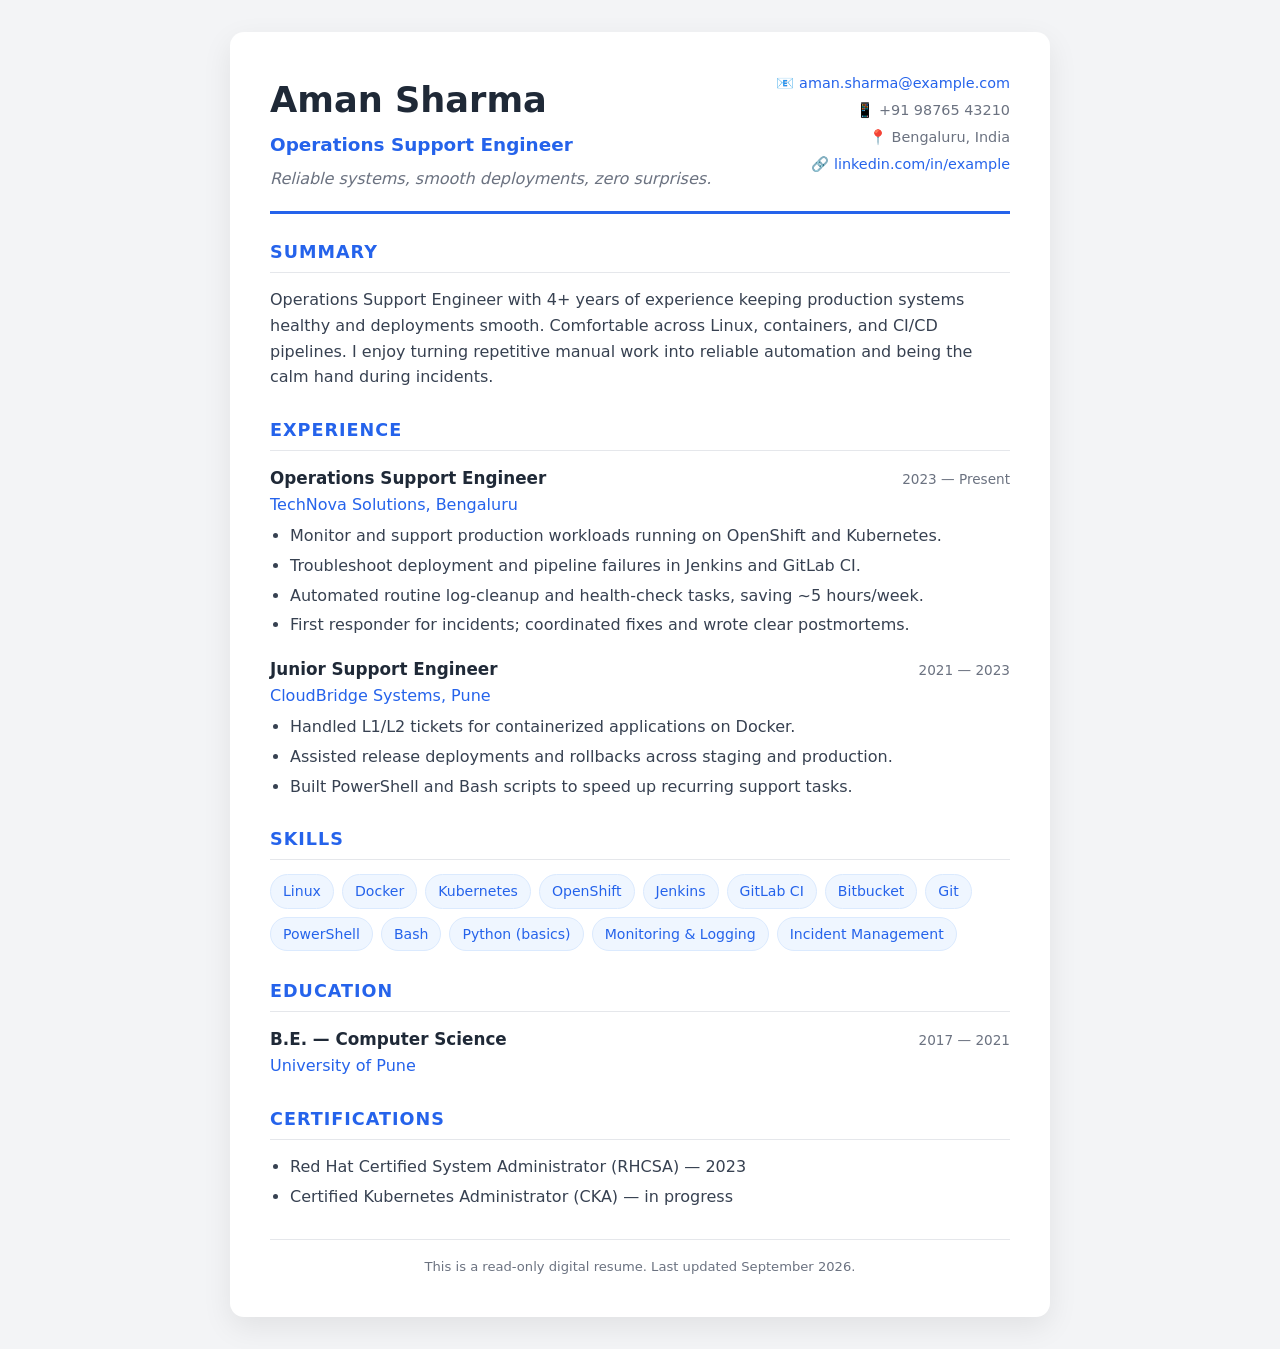
==== index.html @ cd7621d2 "Add digital resume site (sample data)" ====
<!DOCTYPE html>
<html lang="en">
<head>
  <meta charset="UTF-8" />
  <meta name="viewport" content="width=device-width, initial-scale=1.0" />
  <title>Aman Sharma — Operations Support Engineer</title>
  <meta name="description" content="Digital resume of Aman Sharma, Operations Support Engineer." />
  <link rel="stylesheet" href="style.css" />
</head>
<body>
  <div class="resume">

    <!-- ===== Header ===== -->
    <header class="header">
      <div class="header-text">
        <h1>Aman Sharma</h1>
        <p class="role">Operations Support Engineer</p>
        <p class="tagline">Reliable systems, smooth deployments, zero surprises.</p>
      </div>
      <ul class="contact">
        <li>📧 <a href="mailto:aman.sharma@example.com">aman.sharma@example.com</a></li>
        <li>📱 +91 98765 43210</li>
        <li>📍 Bengaluru, India</li>
        <li>🔗 <a href="https://linkedin.com/in/example" target="_blank" rel="noopener">linkedin.com/in/example</a></li>
      </ul>
    </header>

    <!-- ===== Summary ===== -->
    <section class="section">
      <h2>Summary</h2>
      <p>
        Operations Support Engineer with 4+ years of experience keeping production
        systems healthy and deployments smooth. Comfortable across Linux, containers,
        and CI/CD pipelines. I enjoy turning repetitive manual work into reliable
        automation and being the calm hand during incidents.
      </p>
    </section>

    <!-- ===== Experience ===== -->
    <section class="section">
      <h2>Experience</h2>

      <div class="item">
        <div class="item-head">
          <h3>Operations Support Engineer</h3>
          <span class="date">2023 — Present</span>
        </div>
        <p class="company">TechNova Solutions, Bengaluru</p>
        <ul>
          <li>Monitor and support production workloads running on OpenShift and Kubernetes.</li>
          <li>Troubleshoot deployment and pipeline failures in Jenkins and GitLab CI.</li>
          <li>Automated routine log-cleanup and health-check tasks, saving ~5 hours/week.</li>
          <li>First responder for incidents; coordinated fixes and wrote clear postmortems.</li>
        </ul>
      </div>

      <div class="item">
        <div class="item-head">
          <h3>Junior Support Engineer</h3>
          <span class="date">2021 — 2023</span>
        </div>
        <p class="company">CloudBridge Systems, Pune</p>
        <ul>
          <li>Handled L1/L2 tickets for containerized applications on Docker.</li>
          <li>Assisted release deployments and rollbacks across staging and production.</li>
          <li>Built PowerShell and Bash scripts to speed up recurring support tasks.</li>
        </ul>
      </div>
    </section>

    <!-- ===== Skills ===== -->
    <section class="section">
      <h2>Skills</h2>
      <div class="skills">
        <span class="skill">Linux</span>
        <span class="skill">Docker</span>
        <span class="skill">Kubernetes</span>
        <span class="skill">OpenShift</span>
        <span class="skill">Jenkins</span>
        <span class="skill">GitLab CI</span>
        <span class="skill">Bitbucket</span>
        <span class="skill">Git</span>
        <span class="skill">PowerShell</span>
        <span class="skill">Bash</span>
        <span class="skill">Python (basics)</span>
        <span class="skill">Monitoring &amp; Logging</span>
        <span class="skill">Incident Management</span>
      </div>
    </section>

    <!-- ===== Education ===== -->
    <section class="section">
      <h2>Education</h2>
      <div class="item">
        <div class="item-head">
          <h3>B.E. — Computer Science</h3>
          <span class="date">2017 — 2021</span>
        </div>
        <p class="company">University of Pune</p>
      </div>
    </section>

    <!-- ===== Certifications ===== -->
    <section class="section">
      <h2>Certifications</h2>
      <ul class="certs">
        <li>Red Hat Certified System Administrator (RHCSA) — 2023</li>
        <li>Certified Kubernetes Administrator (CKA) — in progress</li>
      </ul>
    </section>

    <!-- ===== Footer ===== -->
    <footer class="footer">
      <p>This is a read-only digital resume. Last updated September 2026.</p>
    </footer>

  </div>
</body>
</html>
---- style.css ----
/* ===== Base ===== */
* {
  box-sizing: border-box;
  margin: 0;
  padding: 0;
}

:root {
  --accent: #2563eb;      /* blue */
  --text: #1f2937;        /* dark gray */
  --muted: #6b7280;       /* light gray */
  --line: #e5e7eb;        /* border */
  --bg: #f3f4f6;          /* page background */
}

body {
  font-family: system-ui, -apple-system, "Segoe UI", Roboto, sans-serif;
  background: var(--bg);
  color: var(--text);
  line-height: 1.6;
  padding: 32px 16px;
}

/* ===== Resume card ===== */
.resume {
  max-width: 820px;
  margin: 0 auto;
  background: #ffffff;
  border-radius: 14px;
  box-shadow: 0 10px 30px rgba(0, 0, 0, 0.08);
  padding: 40px;
}

/* ===== Header ===== */
.header {
  display: flex;
  flex-wrap: wrap;
  justify-content: space-between;
  gap: 20px;
  border-bottom: 3px solid var(--accent);
  padding-bottom: 20px;
  margin-bottom: 24px;
}

.header h1 {
  font-size: 2.2rem;
  color: var(--text);
}

.header .role {
  font-size: 1.15rem;
  color: var(--accent);
  font-weight: 600;
  margin-top: 2px;
}

.header .tagline {
  color: var(--muted);
  font-style: italic;
  margin-top: 6px;
}

.contact {
  list-style: none;
  font-size: 0.9rem;
  color: var(--muted);
  text-align: right;
}

.contact li {
  margin-bottom: 4px;
  white-space: nowrap;
}

.contact a {
  color: var(--accent);
  text-decoration: none;
}

.contact a:hover {
  text-decoration: underline;
}

/* ===== Sections ===== */
.section {
  margin-bottom: 26px;
}

.section h2 {
  font-size: 1.1rem;
  text-transform: uppercase;
  letter-spacing: 1px;
  color: var(--accent);
  border-bottom: 1px solid var(--line);
  padding-bottom: 6px;
  margin-bottom: 14px;
}

.section p {
  color: #374151;
}

/* ===== Experience / Education items ===== */
.item {
  margin-bottom: 18px;
}

.item-head {
  display: flex;
  justify-content: space-between;
  align-items: baseline;
  flex-wrap: wrap;
}

.item-head h3 {
  font-size: 1.05rem;
  color: var(--text);
}

.item .date {
  font-size: 0.85rem;
  color: var(--muted);
}

.item .company {
  color: var(--accent);
  font-weight: 500;
  margin-bottom: 6px;
}

.item ul {
  padding-left: 20px;
}

.item ul li {
  margin-bottom: 4px;
  color: #374151;
}

/* ===== Skills ===== */
.skills {
  display: flex;
  flex-wrap: wrap;
  gap: 8px;
}

.skill {
  background: #eff6ff;
  color: var(--accent);
  border: 1px solid #dbeafe;
  padding: 5px 12px;
  border-radius: 20px;
  font-size: 0.88rem;
  font-weight: 500;
}

/* ===== Certifications ===== */
.certs {
  padding-left: 20px;
  color: #374151;
}

.certs li {
  margin-bottom: 4px;
}

/* ===== Footer ===== */
.footer {
  margin-top: 30px;
  padding-top: 16px;
  border-top: 1px solid var(--line);
  text-align: center;
  color: var(--muted);
  font-size: 0.82rem;
}

/* ===== Mobile responsive ===== */
@media (max-width: 600px) {
  .resume {
    padding: 24px;
  }
  .header {
    flex-direction: column;
  }
  .contact {
    text-align: left;
  }
  .header h1 {
    font-size: 1.8rem;
  }
}

/* ===== Print / Save-as-PDF friendly ===== */
@media print {
  body {
    background: #ffffff;
    padding: 0;
  }
  .resume {
    box-shadow: none;
    border-radius: 0;
    max-width: 100%;
    padding: 0;
  }
}
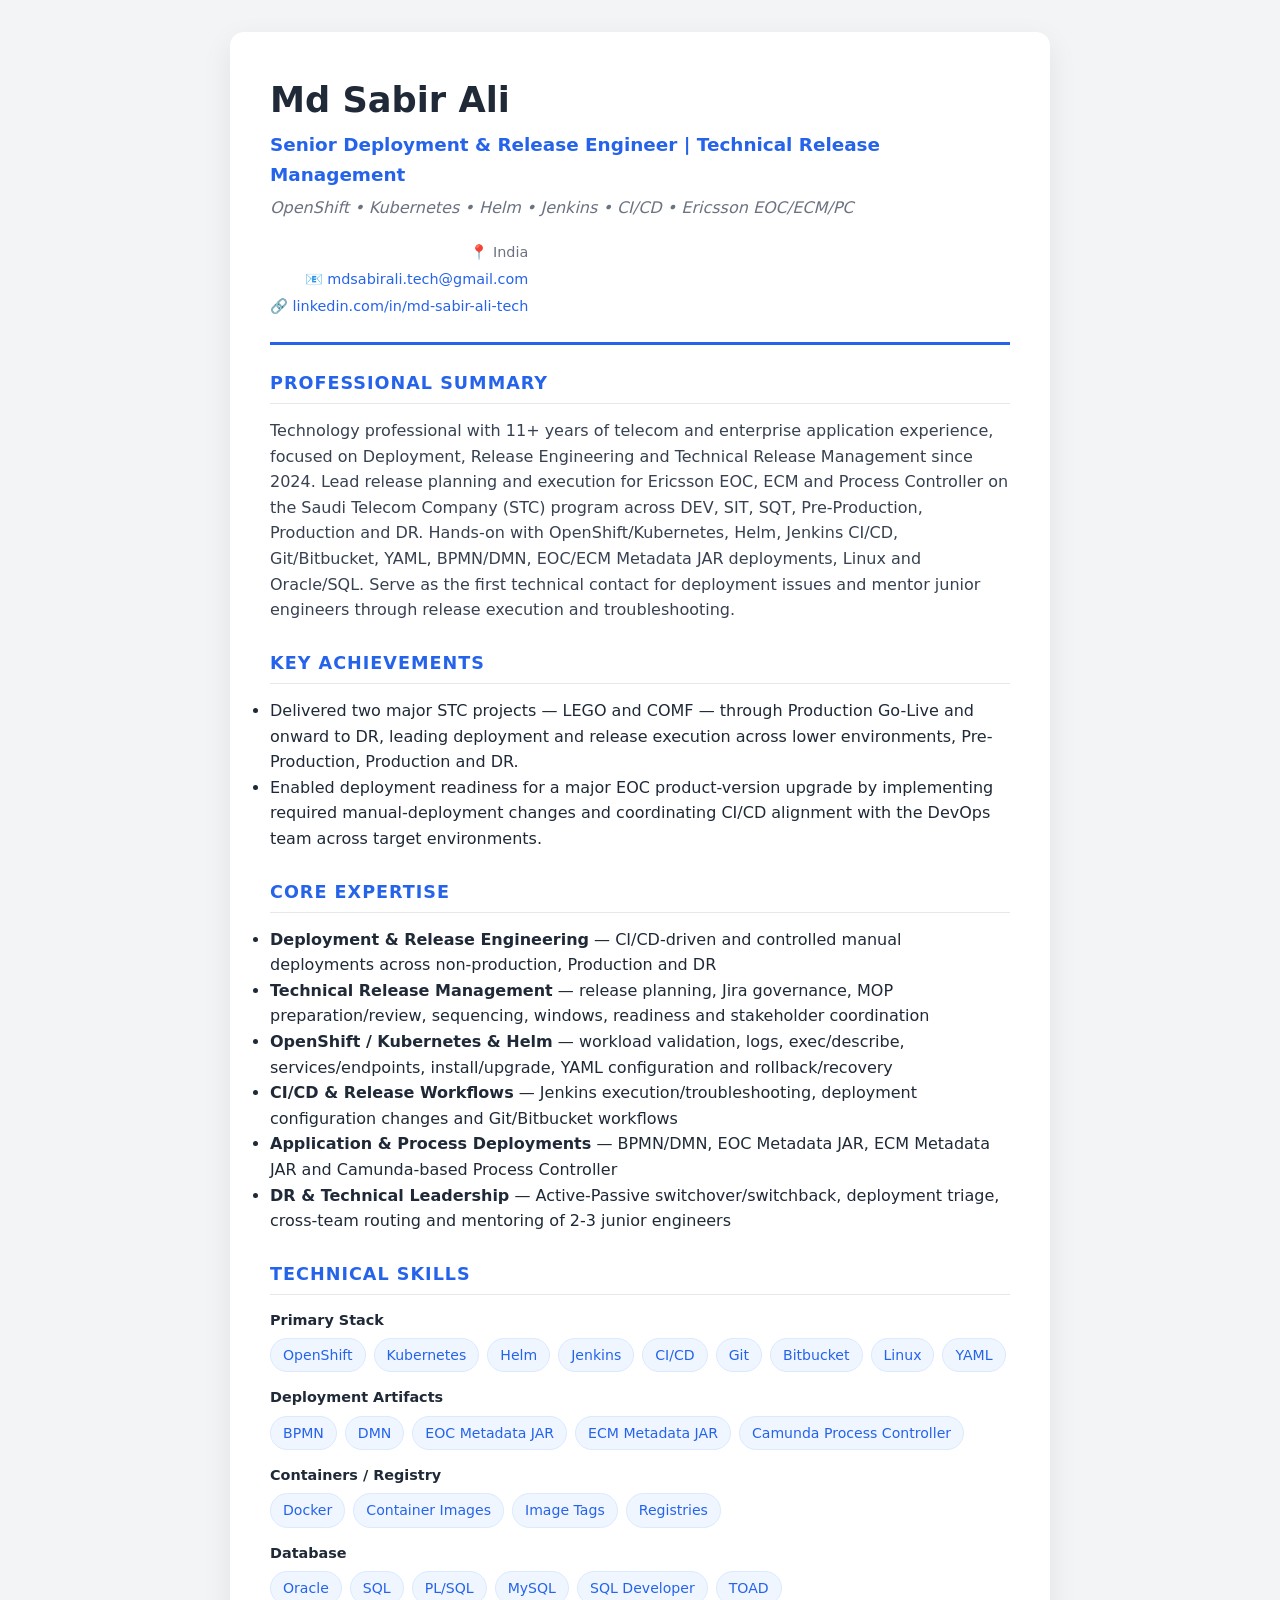
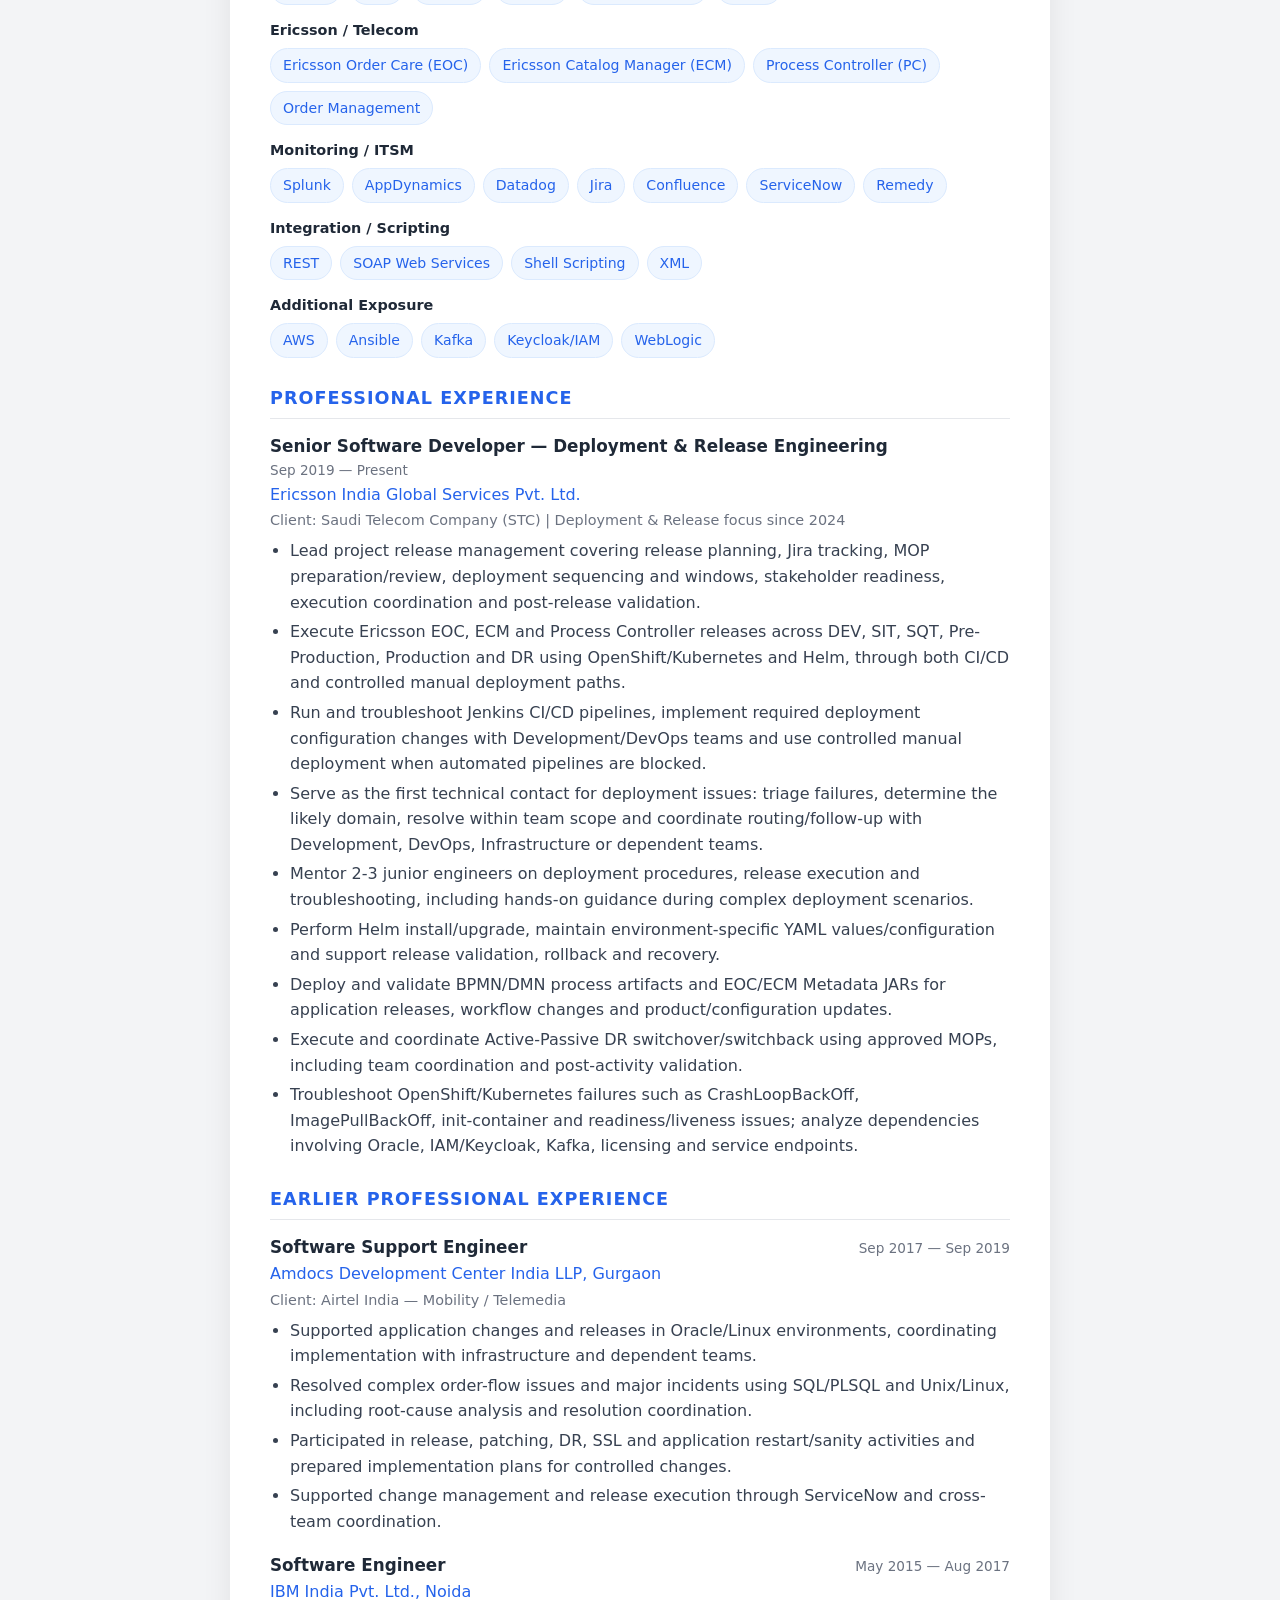
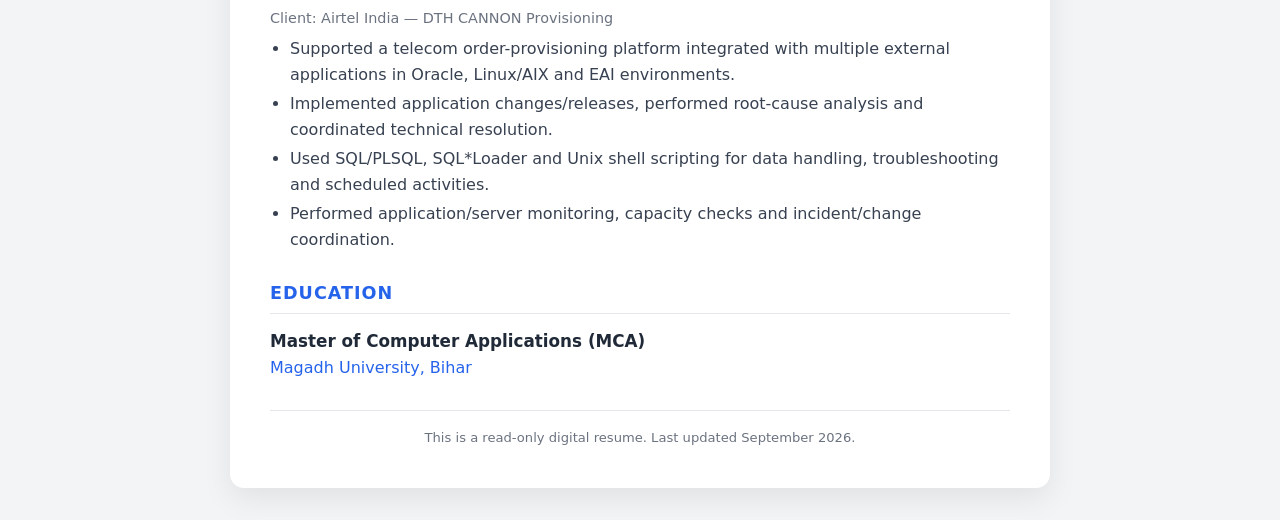
==== commit aa207299: "Add real resume details and contact info" ====
--- a/index.html
+++ b/index.html
@@ -3,8 +3,8 @@
 <head>
   <meta charset="UTF-8" />
   <meta name="viewport" content="width=device-width, initial-scale=1.0" />
-  <title>Aman Sharma — Operations Support Engineer</title>
-  <meta name="description" content="Digital resume of Aman Sharma, Operations Support Engineer." />
+  <title>Md Sabir Ali — Senior Deployment & Release Engineer</title>
+  <meta name="description" content="Digital resume of Md Sabir Ali — Senior Deployment & Release Engineer, Technical Release Management." />
   <link rel="stylesheet" href="style.css" />
 </head>
 <body>
@@ -13,78 +13,208 @@
     <!-- ===== Header ===== -->
     <header class="header">
       <div class="header-text">
-        <h1>Aman Sharma</h1>
-        <p class="role">Operations Support Engineer</p>
-        <p class="tagline">Reliable systems, smooth deployments, zero surprises.</p>
+        <h1>Md Sabir Ali</h1>
+        <p class="role">Senior Deployment &amp; Release Engineer | Technical Release Management</p>
+        <p class="tagline">OpenShift • Kubernetes • Helm • Jenkins • CI/CD • Ericsson EOC/ECM/PC</p>
       </div>
       <ul class="contact">
-        <li>📧 <a href="mailto:aman.sharma@example.com">aman.sharma@example.com</a></li>
-        <li>📱 +91 98765 43210</li>
-        <li>📍 Bengaluru, India</li>
-        <li>🔗 <a href="https://linkedin.com/in/example" target="_blank" rel="noopener">linkedin.com/in/example</a></li>
+        <li>📍 India</li>
+        <li>📧 <a href="mailto:mdsabirali.tech@gmail.com">mdsabirali.tech@gmail.com</a></li>
+        <li>🔗 <a href="https://www.linkedin.com/in/md-sabir-ali-tech/" target="_blank" rel="noopener">linkedin.com/in/md-sabir-ali-tech</a></li>
       </ul>
     </header>
 
     <!-- ===== Summary ===== -->
     <section class="section">
-      <h2>Summary</h2>
+      <h2>Professional Summary</h2>
       <p>
-        Operations Support Engineer with 4+ years of experience keeping production
-        systems healthy and deployments smooth. Comfortable across Linux, containers,
-        and CI/CD pipelines. I enjoy turning repetitive manual work into reliable
-        automation and being the calm hand during incidents.
+        Technology professional with 11+ years of telecom and enterprise application
+        experience, focused on Deployment, Release Engineering and Technical Release
+        Management since 2024. Lead release planning and execution for Ericsson EOC, ECM
+        and Process Controller on the Saudi Telecom Company (STC) program across DEV, SIT,
+        SQT, Pre-Production, Production and DR. Hands-on with OpenShift/Kubernetes, Helm,
+        Jenkins CI/CD, Git/Bitbucket, YAML, BPMN/DMN, EOC/ECM Metadata JAR deployments,
+        Linux and Oracle/SQL. Serve as the first technical contact for deployment issues
+        and mentor junior engineers through release execution and troubleshooting.
       </p>
     </section>
 
+    <!-- ===== Key Achievements ===== -->
+    <section class="section">
+      <h2>Key Achievements</h2>
+      <ul>
+        <li>Delivered two major STC projects — LEGO and COMF — through Production Go-Live and onward to DR, leading deployment and release execution across lower environments, Pre-Production, Production and DR.</li>
+        <li>Enabled deployment readiness for a major EOC product-version upgrade by implementing required manual-deployment changes and coordinating CI/CD alignment with the DevOps team across target environments.</li>
+      </ul>
+    </section>
+
+    <!-- ===== Core Expertise ===== -->
+    <section class="section">
+      <h2>Core Expertise</h2>
+      <ul>
+        <li><strong>Deployment &amp; Release Engineering</strong> — CI/CD-driven and controlled manual deployments across non-production, Production and DR</li>
+        <li><strong>Technical Release Management</strong> — release planning, Jira governance, MOP preparation/review, sequencing, windows, readiness and stakeholder coordination</li>
+        <li><strong>OpenShift / Kubernetes &amp; Helm</strong> — workload validation, logs, exec/describe, services/endpoints, install/upgrade, YAML configuration and rollback/recovery</li>
+        <li><strong>CI/CD &amp; Release Workflows</strong> — Jenkins execution/troubleshooting, deployment configuration changes and Git/Bitbucket workflows</li>
+        <li><strong>Application &amp; Process Deployments</strong> — BPMN/DMN, EOC Metadata JAR, ECM Metadata JAR and Camunda-based Process Controller</li>
+        <li><strong>DR &amp; Technical Leadership</strong> — Active-Passive switchover/switchback, deployment triage, cross-team routing and mentoring of 2-3 junior engineers</li>
+      </ul>
+    </section>
+
+    <!-- ===== Technical Skills ===== -->
+    <section class="section">
+      <h2>Technical Skills</h2>
+
+      <div class="skill-group">
+        <h4>Primary Stack</h4>
+        <div class="skills">
+          <span class="skill">OpenShift</span>
+          <span class="skill">Kubernetes</span>
+          <span class="skill">Helm</span>
+          <span class="skill">Jenkins</span>
+          <span class="skill">CI/CD</span>
+          <span class="skill">Git</span>
+          <span class="skill">Bitbucket</span>
+          <span class="skill">Linux</span>
+          <span class="skill">YAML</span>
+        </div>
+      </div>
+
+      <div class="skill-group">
+        <h4>Deployment Artifacts</h4>
+        <div class="skills">
+          <span class="skill">BPMN</span>
+          <span class="skill">DMN</span>
+          <span class="skill">EOC Metadata JAR</span>
+          <span class="skill">ECM Metadata JAR</span>
+          <span class="skill">Camunda Process Controller</span>
+        </div>
+      </div>
+
+      <div class="skill-group">
+        <h4>Containers / Registry</h4>
+        <div class="skills">
+          <span class="skill">Docker</span>
+          <span class="skill">Container Images</span>
+          <span class="skill">Image Tags</span>
+          <span class="skill">Registries</span>
+        </div>
+      </div>
+
+      <div class="skill-group">
+        <h4>Database</h4>
+        <div class="skills">
+          <span class="skill">Oracle</span>
+          <span class="skill">SQL</span>
+          <span class="skill">PL/SQL</span>
+          <span class="skill">MySQL</span>
+          <span class="skill">SQL Developer</span>
+          <span class="skill">TOAD</span>
+        </div>
+      </div>
+
+      <div class="skill-group">
+        <h4>Ericsson / Telecom</h4>
+        <div class="skills">
+          <span class="skill">Ericsson Order Care (EOC)</span>
+          <span class="skill">Ericsson Catalog Manager (ECM)</span>
+          <span class="skill">Process Controller (PC)</span>
+          <span class="skill">Order Management</span>
+        </div>
+      </div>
+
+      <div class="skill-group">
+        <h4>Monitoring / ITSM</h4>
+        <div class="skills">
+          <span class="skill">Splunk</span>
+          <span class="skill">AppDynamics</span>
+          <span class="skill">Datadog</span>
+          <span class="skill">Jira</span>
+          <span class="skill">Confluence</span>
+          <span class="skill">ServiceNow</span>
+          <span class="skill">Remedy</span>
+        </div>
+      </div>
+
+      <div class="skill-group">
+        <h4>Integration / Scripting</h4>
+        <div class="skills">
+          <span class="skill">REST</span>
+          <span class="skill">SOAP Web Services</span>
+          <span class="skill">Shell Scripting</span>
+          <span class="skill">XML</span>
+        </div>
+      </div>
+
+      <div class="skill-group">
+        <h4>Additional Exposure</h4>
+        <div class="skills">
+          <span class="skill">AWS</span>
+          <span class="skill">Ansible</span>
+          <span class="skill">Kafka</span>
+          <span class="skill">Keycloak/IAM</span>
+          <span class="skill">WebLogic</span>
+        </div>
+      </div>
+    </section>
+
     <!-- ===== Experience ===== -->
     <section class="section">
-      <h2>Experience</h2>
-
-      <div class="item">
-        <div class="item-head">
-          <h3>Operations Support Engineer</h3>
-          <span class="date">2023 — Present</span>
-        </div>
-        <p class="company">TechNova Solutions, Bengaluru</p>
+      <h2>Professional Experience</h2>
+
+      <div class="item">
+        <div class="item-head">
+          <h3>Senior Software Developer — Deployment &amp; Release Engineering</h3>
+          <span class="date">Sep 2019 — Present</span>
+        </div>
+        <p class="company">Ericsson India Global Services Pvt. Ltd.</p>
+        <p class="client">Client: Saudi Telecom Company (STC) | Deployment &amp; Release focus since 2024</p>
         <ul>
-          <li>Monitor and support production workloads running on OpenShift and Kubernetes.</li>
-          <li>Troubleshoot deployment and pipeline failures in Jenkins and GitLab CI.</li>
-          <li>Automated routine log-cleanup and health-check tasks, saving ~5 hours/week.</li>
-          <li>First responder for incidents; coordinated fixes and wrote clear postmortems.</li>
+          <li>Lead project release management covering release planning, Jira tracking, MOP preparation/review, deployment sequencing and windows, stakeholder readiness, execution coordination and post-release validation.</li>
+          <li>Execute Ericsson EOC, ECM and Process Controller releases across DEV, SIT, SQT, Pre-Production, Production and DR using OpenShift/Kubernetes and Helm, through both CI/CD and controlled manual deployment paths.</li>
+          <li>Run and troubleshoot Jenkins CI/CD pipelines, implement required deployment configuration changes with Development/DevOps teams and use controlled manual deployment when automated pipelines are blocked.</li>
+          <li>Serve as the first technical contact for deployment issues: triage failures, determine the likely domain, resolve within team scope and coordinate routing/follow-up with Development, DevOps, Infrastructure or dependent teams.</li>
+          <li>Mentor 2-3 junior engineers on deployment procedures, release execution and troubleshooting, including hands-on guidance during complex deployment scenarios.</li>
+          <li>Perform Helm install/upgrade, maintain environment-specific YAML values/configuration and support release validation, rollback and recovery.</li>
+          <li>Deploy and validate BPMN/DMN process artifacts and EOC/ECM Metadata JARs for application releases, workflow changes and product/configuration updates.</li>
+          <li>Execute and coordinate Active-Passive DR switchover/switchback using approved MOPs, including team coordination and post-activity validation.</li>
+          <li>Troubleshoot OpenShift/Kubernetes failures such as CrashLoopBackOff, ImagePullBackOff, init-container and readiness/liveness issues; analyze dependencies involving Oracle, IAM/Keycloak, Kafka, licensing and service endpoints.</li>
         </ul>
       </div>
-
-      <div class="item">
-        <div class="item-head">
-          <h3>Junior Support Engineer</h3>
-          <span class="date">2021 — 2023</span>
-        </div>
-        <p class="company">CloudBridge Systems, Pune</p>
+    </section>
+
+    <!-- ===== Earlier Experience ===== -->
+    <section class="section">
+      <h2>Earlier Professional Experience</h2>
+
+      <div class="item">
+        <div class="item-head">
+          <h3>Software Support Engineer</h3>
+          <span class="date">Sep 2017 — Sep 2019</span>
+        </div>
+        <p class="company">Amdocs Development Center India LLP, Gurgaon</p>
+        <p class="client">Client: Airtel India — Mobility / Telemedia</p>
         <ul>
-          <li>Handled L1/L2 tickets for containerized applications on Docker.</li>
-          <li>Assisted release deployments and rollbacks across staging and production.</li>
-          <li>Built PowerShell and Bash scripts to speed up recurring support tasks.</li>
+          <li>Supported application changes and releases in Oracle/Linux environments, coordinating implementation with infrastructure and dependent teams.</li>
+          <li>Resolved complex order-flow issues and major incidents using SQL/PLSQL and Unix/Linux, including root-cause analysis and resolution coordination.</li>
+          <li>Participated in release, patching, DR, SSL and application restart/sanity activities and prepared implementation plans for controlled changes.</li>
+          <li>Supported change management and release execution through ServiceNow and cross-team coordination.</li>
         </ul>
       </div>
-    </section>
-
-    <!-- ===== Skills ===== -->
-    <section class="section">
-      <h2>Skills</h2>
-      <div class="skills">
-        <span class="skill">Linux</span>
-        <span class="skill">Docker</span>
-        <span class="skill">Kubernetes</span>
-        <span class="skill">OpenShift</span>
-        <span class="skill">Jenkins</span>
-        <span class="skill">GitLab CI</span>
-        <span class="skill">Bitbucket</span>
-        <span class="skill">Git</span>
-        <span class="skill">PowerShell</span>
-        <span class="skill">Bash</span>
-        <span class="skill">Python (basics)</span>
-        <span class="skill">Monitoring &amp; Logging</span>
-        <span class="skill">Incident Management</span>
+
+      <div class="item">
+        <div class="item-head">
+          <h3>Software Engineer</h3>
+          <span class="date">May 2015 — Aug 2017</span>
+        </div>
+        <p class="company">IBM India Pvt. Ltd., Noida</p>
+        <p class="client">Client: Airtel India — DTH CANNON Provisioning</p>
+        <ul>
+          <li>Supported a telecom order-provisioning platform integrated with multiple external applications in Oracle, Linux/AIX and EAI environments.</li>
+          <li>Implemented application changes/releases, performed root-cause analysis and coordinated technical resolution.</li>
+          <li>Used SQL/PLSQL, SQL*Loader and Unix shell scripting for data handling, troubleshooting and scheduled activities.</li>
+          <li>Performed application/server monitoring, capacity checks and incident/change coordination.</li>
+        </ul>
       </div>
     </section>
 
@@ -93,20 +223,10 @@
       <h2>Education</h2>
       <div class="item">
         <div class="item-head">
-          <h3>B.E. — Computer Science</h3>
-          <span class="date">2017 — 2021</span>
-        </div>
-        <p class="company">University of Pune</p>
-      </div>
-    </section>
-
-    <!-- ===== Certifications ===== -->
-    <section class="section">
-      <h2>Certifications</h2>
-      <ul class="certs">
-        <li>Red Hat Certified System Administrator (RHCSA) — 2023</li>
-        <li>Certified Kubernetes Administrator (CKA) — in progress</li>
-      </ul>
+          <h3>Master of Computer Applications (MCA)</h3>
+        </div>
+        <p class="company">Magadh University, Bihar</p>
+      </div>
     </section>
 
     <!-- ===== Footer ===== -->
--- a/style.css
+++ b/style.css
@@ -125,6 +125,23 @@
 .item .company {
   color: var(--accent);
   font-weight: 500;
+  margin-bottom: 2px;
+}
+
+.item .client {
+  color: var(--muted);
+  font-size: 0.9rem;
+  margin-bottom: 6px;
+}
+
+/* Skill groups */
+.skill-group {
+  margin-bottom: 14px;
+}
+
+.skill-group h4 {
+  font-size: 0.9rem;
+  color: var(--text);
   margin-bottom: 6px;
 }
 
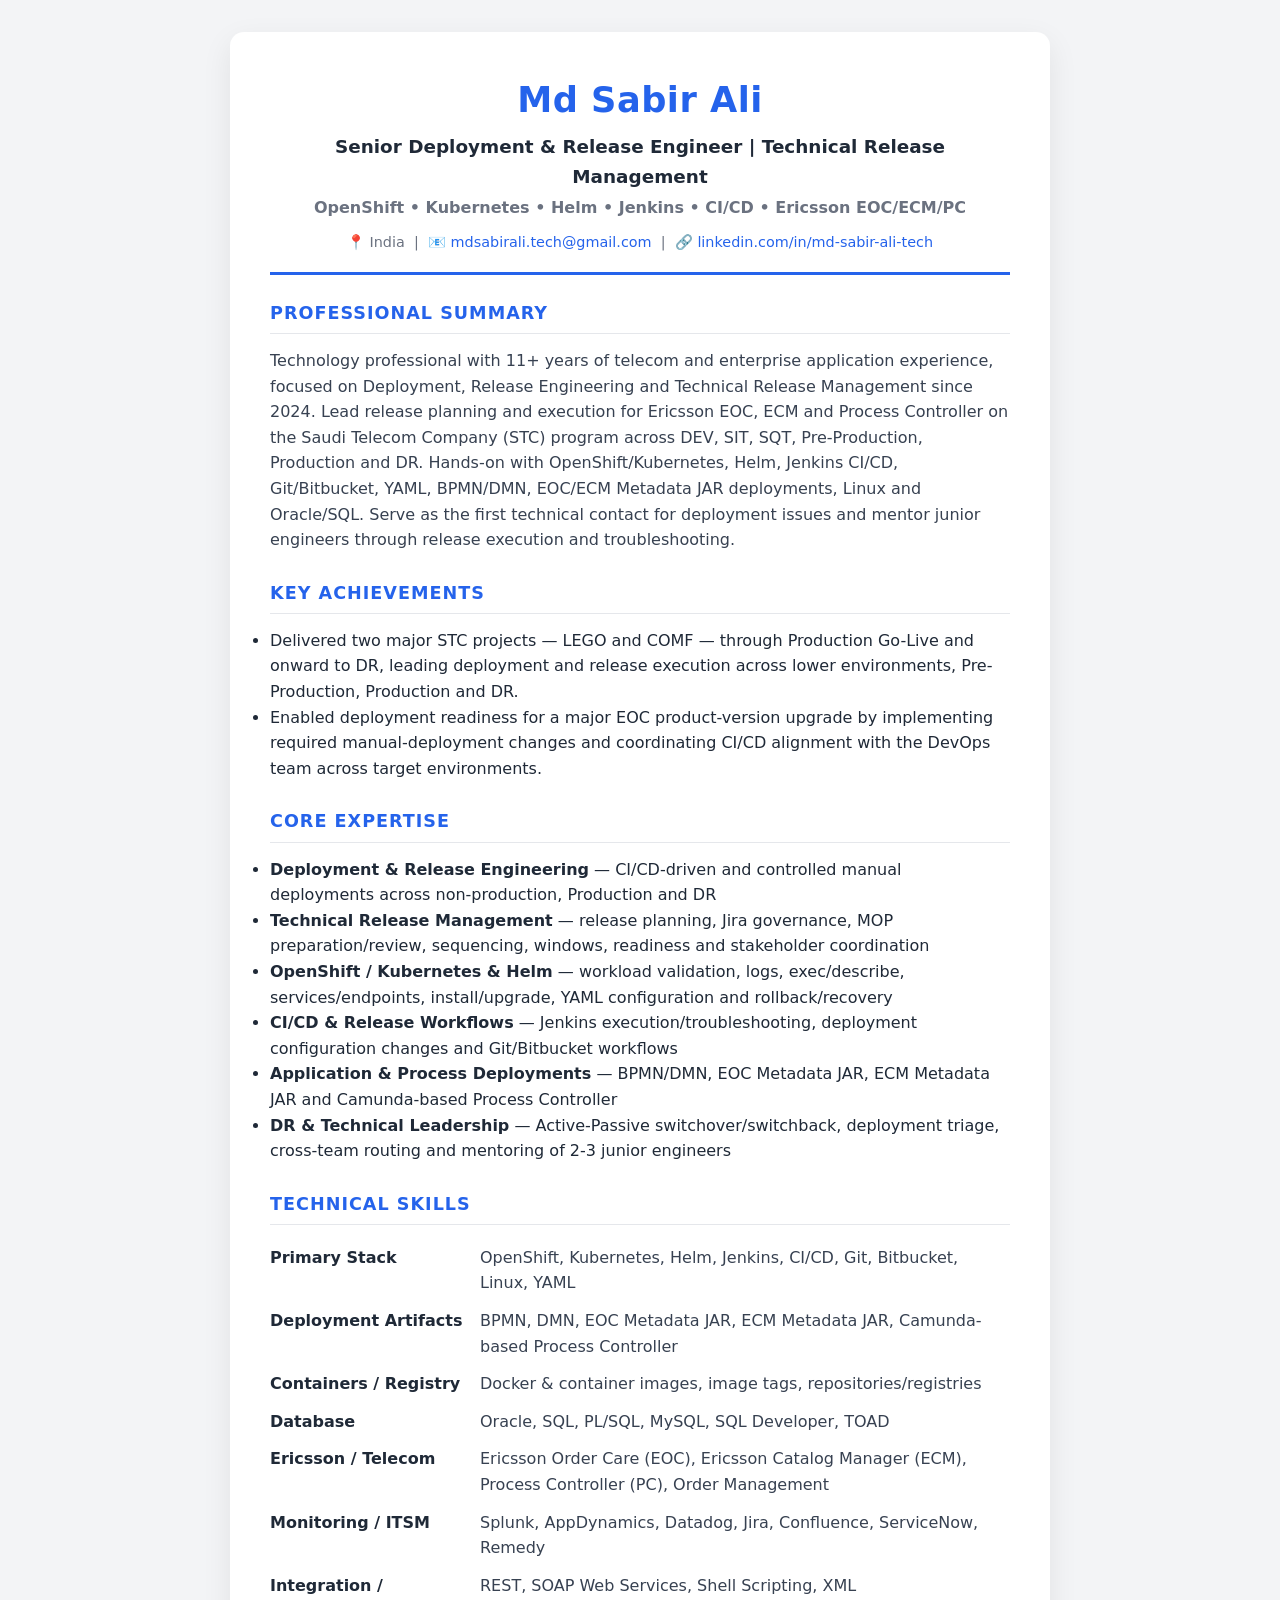
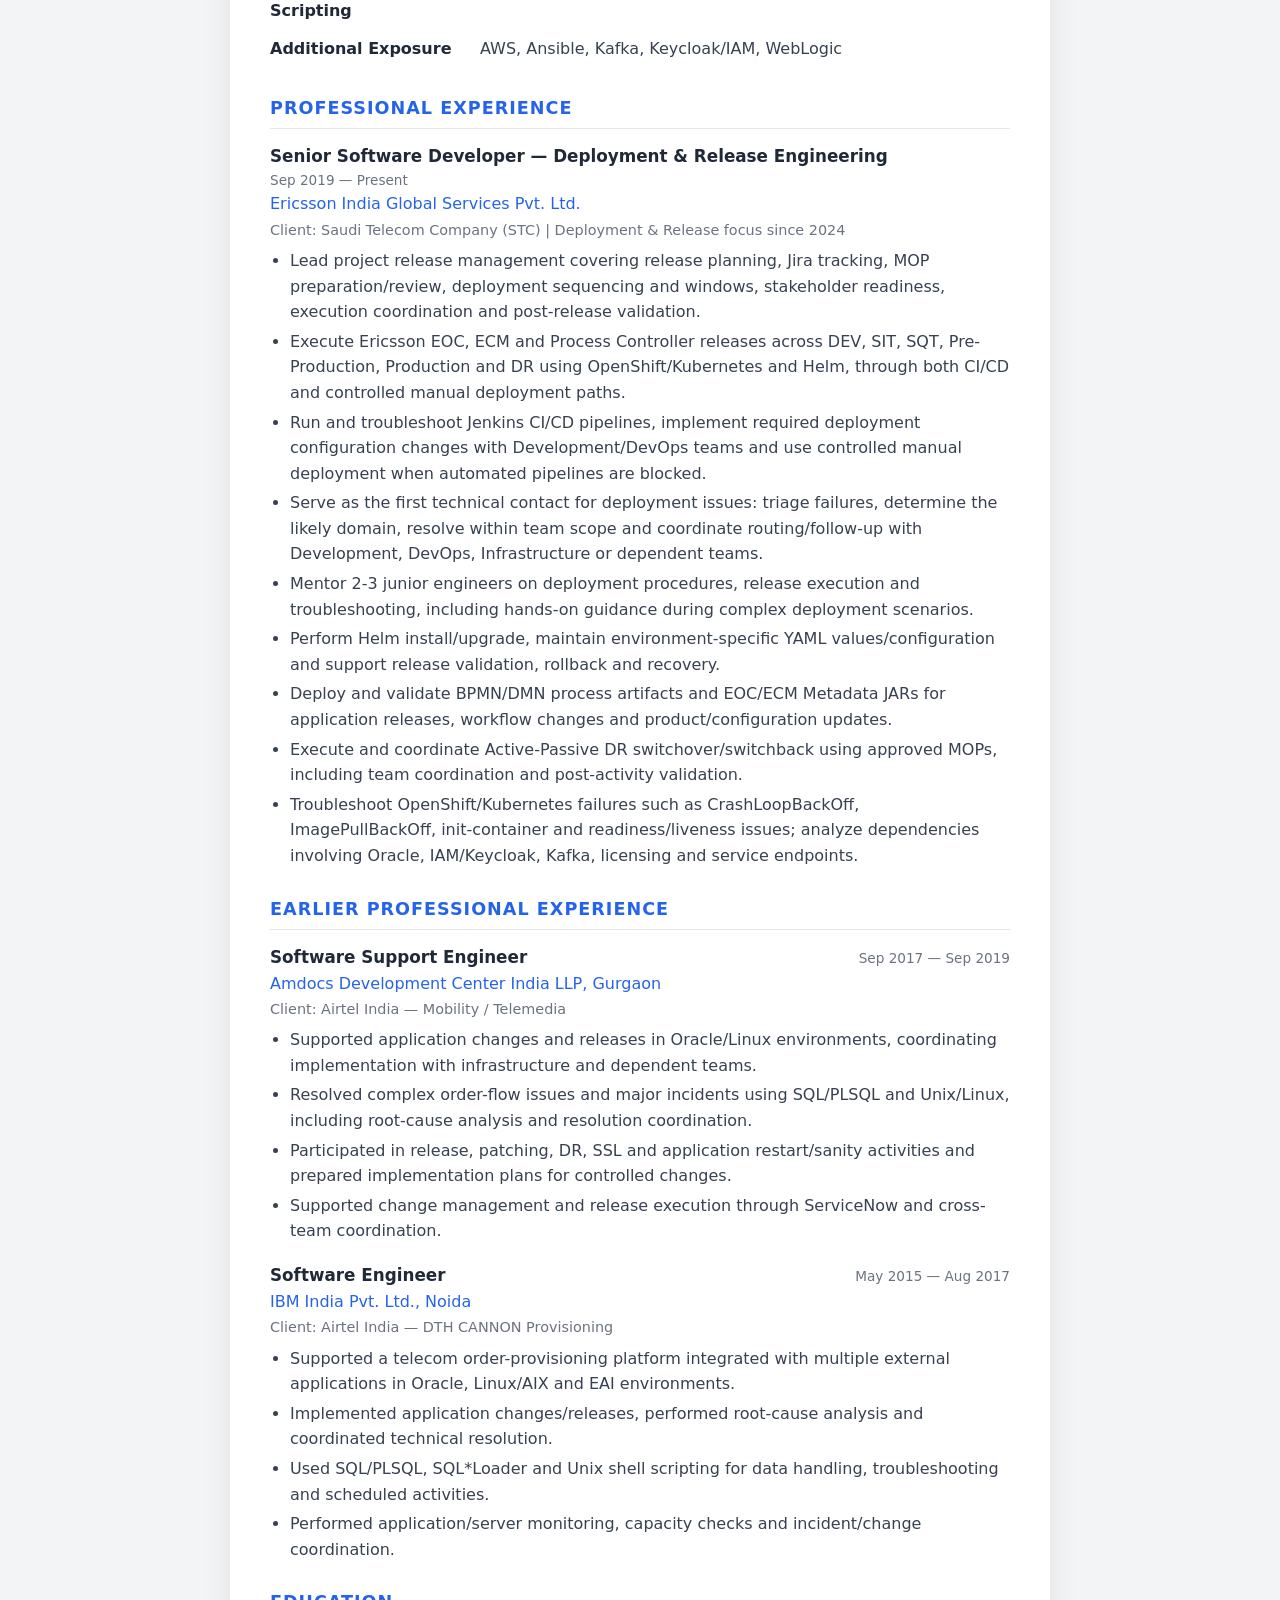
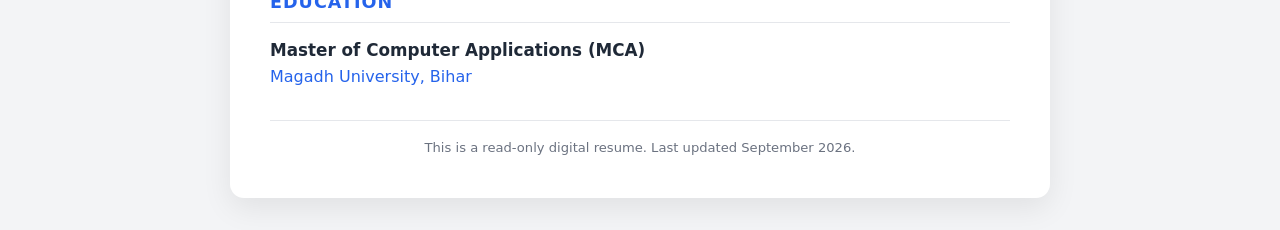
==== commit 1b336660: "Update resume with real details and improved layout" ====
--- a/index.html
+++ b/index.html
@@ -17,11 +17,11 @@
         <p class="role">Senior Deployment &amp; Release Engineer | Technical Release Management</p>
         <p class="tagline">OpenShift • Kubernetes • Helm • Jenkins • CI/CD • Ericsson EOC/ECM/PC</p>
       </div>
-      <ul class="contact">
-        <li>📍 India</li>
-        <li>📧 <a href="mailto:mdsabirali.tech@gmail.com">mdsabirali.tech@gmail.com</a></li>
-        <li>🔗 <a href="https://www.linkedin.com/in/md-sabir-ali-tech/" target="_blank" rel="noopener">linkedin.com/in/md-sabir-ali-tech</a></li>
-      </ul>
+      <p class="contact">
+        📍 India &nbsp;|&nbsp;
+        📧 <a href="mailto:mdsabirali.tech@gmail.com">mdsabirali.tech@gmail.com</a> &nbsp;|&nbsp;
+        🔗 <a href="https://www.linkedin.com/in/md-sabir-ali-tech/" target="_blank" rel="noopener">linkedin.com/in/md-sabir-ali-tech</a>
+      </p>
     </header>
 
     <!-- ===== Summary ===== -->
@@ -64,98 +64,40 @@
     <!-- ===== Technical Skills ===== -->
     <section class="section">
       <h2>Technical Skills</h2>
-
-      <div class="skill-group">
-        <h4>Primary Stack</h4>
-        <div class="skills">
-          <span class="skill">OpenShift</span>
-          <span class="skill">Kubernetes</span>
-          <span class="skill">Helm</span>
-          <span class="skill">Jenkins</span>
-          <span class="skill">CI/CD</span>
-          <span class="skill">Git</span>
-          <span class="skill">Bitbucket</span>
-          <span class="skill">Linux</span>
-          <span class="skill">YAML</span>
-        </div>
-      </div>
-
-      <div class="skill-group">
-        <h4>Deployment Artifacts</h4>
-        <div class="skills">
-          <span class="skill">BPMN</span>
-          <span class="skill">DMN</span>
-          <span class="skill">EOC Metadata JAR</span>
-          <span class="skill">ECM Metadata JAR</span>
-          <span class="skill">Camunda Process Controller</span>
-        </div>
-      </div>
-
-      <div class="skill-group">
-        <h4>Containers / Registry</h4>
-        <div class="skills">
-          <span class="skill">Docker</span>
-          <span class="skill">Container Images</span>
-          <span class="skill">Image Tags</span>
-          <span class="skill">Registries</span>
-        </div>
-      </div>
-
-      <div class="skill-group">
-        <h4>Database</h4>
-        <div class="skills">
-          <span class="skill">Oracle</span>
-          <span class="skill">SQL</span>
-          <span class="skill">PL/SQL</span>
-          <span class="skill">MySQL</span>
-          <span class="skill">SQL Developer</span>
-          <span class="skill">TOAD</span>
-        </div>
-      </div>
-
-      <div class="skill-group">
-        <h4>Ericsson / Telecom</h4>
-        <div class="skills">
-          <span class="skill">Ericsson Order Care (EOC)</span>
-          <span class="skill">Ericsson Catalog Manager (ECM)</span>
-          <span class="skill">Process Controller (PC)</span>
-          <span class="skill">Order Management</span>
-        </div>
-      </div>
-
-      <div class="skill-group">
-        <h4>Monitoring / ITSM</h4>
-        <div class="skills">
-          <span class="skill">Splunk</span>
-          <span class="skill">AppDynamics</span>
-          <span class="skill">Datadog</span>
-          <span class="skill">Jira</span>
-          <span class="skill">Confluence</span>
-          <span class="skill">ServiceNow</span>
-          <span class="skill">Remedy</span>
-        </div>
-      </div>
-
-      <div class="skill-group">
-        <h4>Integration / Scripting</h4>
-        <div class="skills">
-          <span class="skill">REST</span>
-          <span class="skill">SOAP Web Services</span>
-          <span class="skill">Shell Scripting</span>
-          <span class="skill">XML</span>
-        </div>
-      </div>
-
-      <div class="skill-group">
-        <h4>Additional Exposure</h4>
-        <div class="skills">
-          <span class="skill">AWS</span>
-          <span class="skill">Ansible</span>
-          <span class="skill">Kafka</span>
-          <span class="skill">Keycloak/IAM</span>
-          <span class="skill">WebLogic</span>
-        </div>
-      </div>
+      <table class="skills-table">
+        <tr>
+          <td class="skill-cat">Primary Stack</td>
+          <td class="skill-list">OpenShift, Kubernetes, Helm, Jenkins, CI/CD, Git, Bitbucket, Linux, YAML</td>
+        </tr>
+        <tr>
+          <td class="skill-cat">Deployment Artifacts</td>
+          <td class="skill-list">BPMN, DMN, EOC Metadata JAR, ECM Metadata JAR, Camunda-based Process Controller</td>
+        </tr>
+        <tr>
+          <td class="skill-cat">Containers / Registry</td>
+          <td class="skill-list">Docker &amp; container images, image tags, repositories/registries</td>
+        </tr>
+        <tr>
+          <td class="skill-cat">Database</td>
+          <td class="skill-list">Oracle, SQL, PL/SQL, MySQL, SQL Developer, TOAD</td>
+        </tr>
+        <tr>
+          <td class="skill-cat">Ericsson / Telecom</td>
+          <td class="skill-list">Ericsson Order Care (EOC), Ericsson Catalog Manager (ECM), Process Controller (PC), Order Management</td>
+        </tr>
+        <tr>
+          <td class="skill-cat">Monitoring / ITSM</td>
+          <td class="skill-list">Splunk, AppDynamics, Datadog, Jira, Confluence, ServiceNow, Remedy</td>
+        </tr>
+        <tr>
+          <td class="skill-cat">Integration / Scripting</td>
+          <td class="skill-list">REST, SOAP Web Services, Shell Scripting, XML</td>
+        </tr>
+        <tr>
+          <td class="skill-cat">Additional Exposure</td>
+          <td class="skill-list">AWS, Ansible, Kafka, Keycloak/IAM, WebLogic</td>
+        </tr>
+      </table>
     </section>
 
     <!-- ===== Experience ===== -->
--- a/style.css
+++ b/style.css
@@ -31,45 +31,37 @@
   padding: 40px;
 }
 
-/* ===== Header ===== */
+/* ===== Header (centered, Word-style) ===== */
 .header {
-  display: flex;
-  flex-wrap: wrap;
-  justify-content: space-between;
-  gap: 20px;
+  text-align: center;
   border-bottom: 3px solid var(--accent);
-  padding-bottom: 20px;
+  padding-bottom: 18px;
   margin-bottom: 24px;
 }
 
 .header h1 {
   font-size: 2.2rem;
-  color: var(--text);
+  color: var(--accent);
+  letter-spacing: 0.5px;
 }
 
 .header .role {
   font-size: 1.15rem;
-  color: var(--accent);
+  color: var(--text);
+  font-weight: 700;
+  margin-top: 4px;
+}
+
+.header .tagline {
+  color: var(--muted);
   font-weight: 600;
-  margin-top: 2px;
-}
-
-.header .tagline {
-  color: var(--muted);
-  font-style: italic;
-  margin-top: 6px;
+  margin-top: 4px;
 }
 
 .contact {
-  list-style: none;
+  margin-top: 10px;
   font-size: 0.9rem;
   color: var(--muted);
-  text-align: right;
-}
-
-.contact li {
-  margin-bottom: 4px;
-  white-space: nowrap;
 }
 
 .contact a {
@@ -134,17 +126,6 @@
   margin-bottom: 6px;
 }
 
-/* Skill groups */
-.skill-group {
-  margin-bottom: 14px;
-}
-
-.skill-group h4 {
-  font-size: 0.9rem;
-  color: var(--text);
-  margin-bottom: 6px;
-}
-
 .item ul {
   padding-left: 20px;
 }
@@ -154,21 +135,26 @@
   color: #374151;
 }
 
-/* ===== Skills ===== */
-.skills {
-  display: flex;
-  flex-wrap: wrap;
-  gap: 8px;
-}
-
-.skill {
-  background: #eff6ff;
-  color: var(--accent);
-  border: 1px solid #dbeafe;
-  padding: 5px 12px;
-  border-radius: 20px;
-  font-size: 0.88rem;
-  font-weight: 500;
+/* ===== Skills (two-column, Word-style) ===== */
+.skills-table {
+  width: 100%;
+  border-collapse: collapse;
+}
+
+.skills-table td {
+  padding: 6px 0;
+  vertical-align: top;
+}
+
+.skills-table .skill-cat {
+  width: 210px;
+  font-weight: 700;
+  color: var(--text);
+  padding-right: 16px;
+}
+
+.skills-table .skill-list {
+  color: #374151;
 }
 
 /* ===== Certifications ===== */
@@ -196,14 +182,20 @@
   .resume {
     padding: 24px;
   }
-  .header {
-    flex-direction: column;
-  }
-  .contact {
-    text-align: left;
-  }
   .header h1 {
     font-size: 1.8rem;
+  }
+  /* Stack skill category above its list on small screens */
+  .skills-table td {
+    display: block;
+    width: 100%;
+    padding: 0;
+  }
+  .skills-table .skill-cat {
+    padding-top: 10px;
+  }
+  .skills-table .skill-list {
+    padding-bottom: 6px;
   }
 }
 
